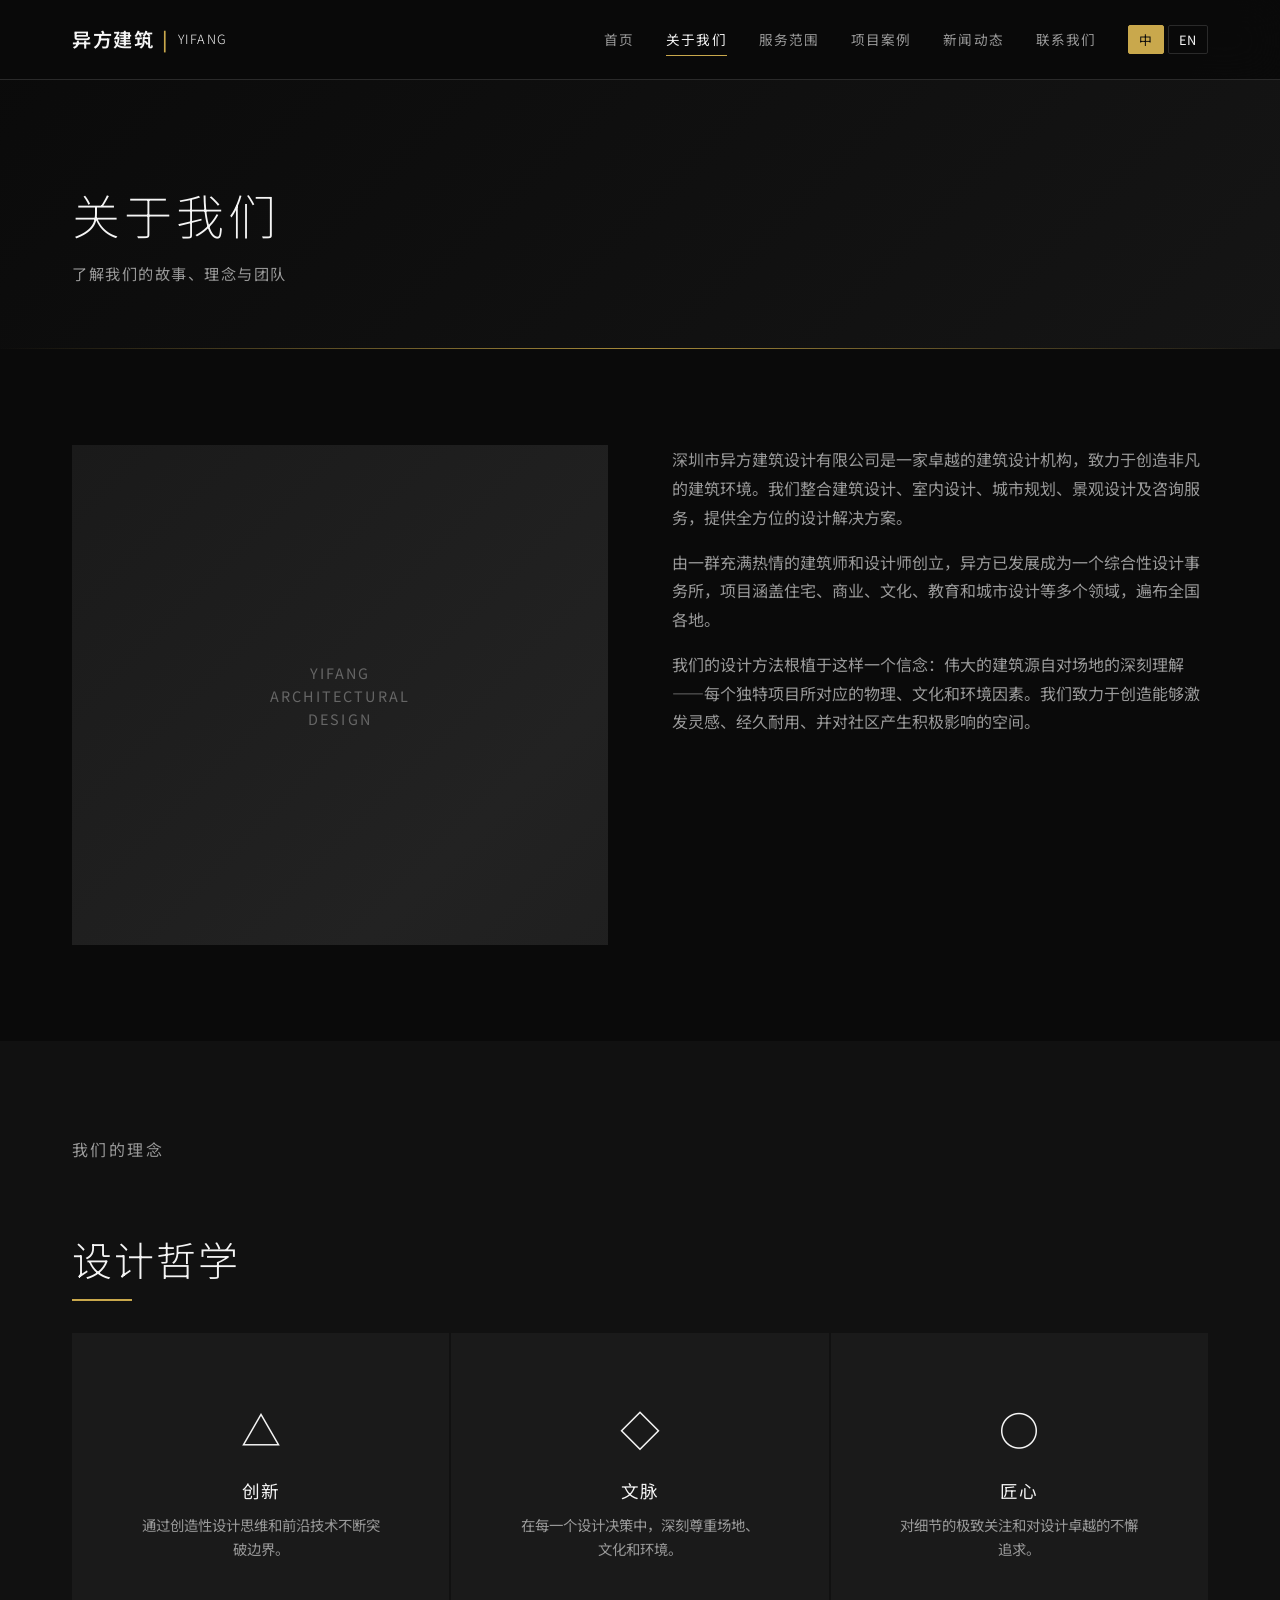
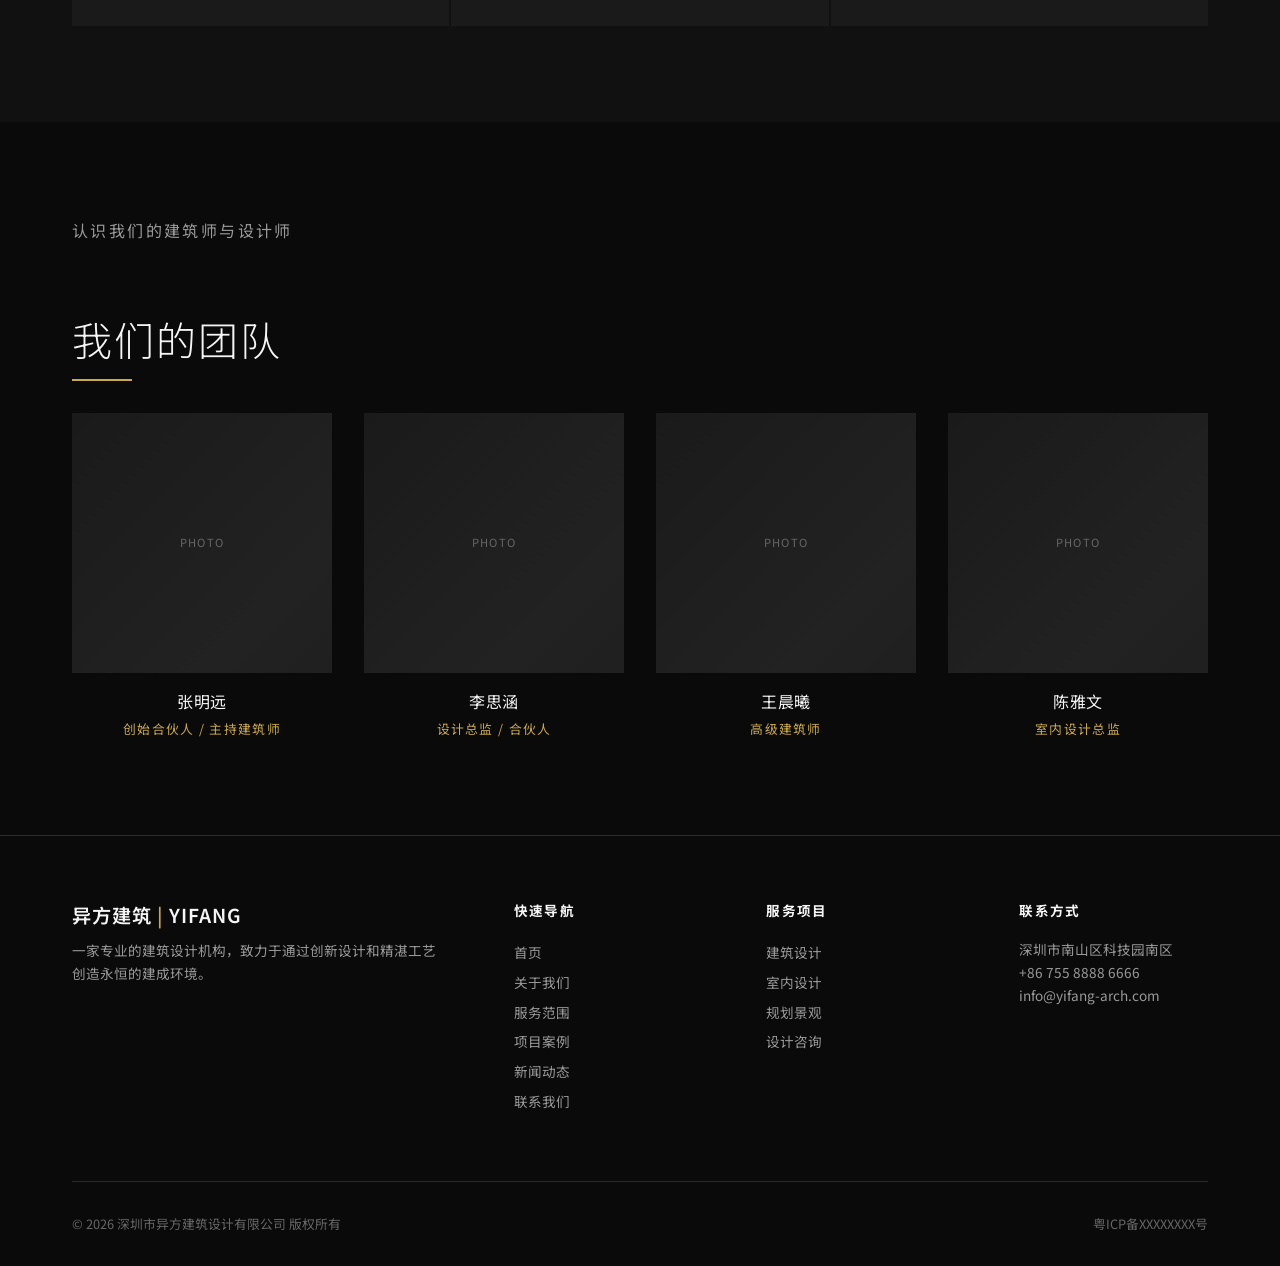
==== about.html @ c67688b3 "feat: init company website - 6 pages: home, about, services, portfolio, news, contact - Dark premium" ====
﻿<!DOCTYPE html>
<html lang="zh-CN">
<head>
  <meta charset="UTF-8">
  <meta name="viewport" content="width=device-width, initial-scale=1.0">
  <title>关于我们 — 深圳市异方建筑设计有限公司</title>
  <meta name="description" content="了解深圳市异方建筑设计有限公司的故事、设计理念与专业团队">
  <link rel="preconnect" href="https://fonts.googleapis.com">
  <link rel="preconnect" href="https://fonts.gstatic.com" crossorigin>
  <link href="https://fonts.googleapis.com/css2?family=Inter:wght@200;300;400;600&family=Noto+Sans+SC:wght@200;300;400;600&display=swap" rel="stylesheet">
  <link rel="stylesheet" href="/assets/css/style.css">
</head>
<body>

  <!-- Header -->
  <header class="header">
    <div class="header-inner">
      <a href="/" class="header-logo">
        <span>异方建筑</span>
        <span class="gold-text">|</span>
        <span style="font-size:0.8rem;font-weight:300">YIFANG</span>
      </a>
      <nav class="nav">
        <a href="/" data-i18n="nav.home">首页</a>
        <a href="/about.html" data-i18n="nav.about" class="active">关于我们</a>
        <a href="/services.html" data-i18n="nav.services">服务范围</a>
        <a href="/portfolio.html" data-i18n="nav.portfolio">项目案例</a>
        <a href="/news.html" data-i18n="nav.news">新闻动态</a>
        <a href="/contact.html" data-i18n="nav.contact">联系我们</a>
        <div class="lang-switcher">
          <button class="lang-btn" data-lang="zh" onclick="i18n.switchLang('zh')">中</button>
          <button class="lang-btn" data-lang="en" onclick="i18n.switchLang('en')">EN</button>
        </div>
      </nav>
      <div class="menu-toggle">
        <span></span>
        <span></span>
        <span></span>
      </div>
    </div>
  </header>
  <div class="nav-overlay"></div>

  <!-- Page Header -->
  <section class="page-header">
    <div class="page-header-bg"></div>
    <div class="container">
      <h1 data-i18n="about.page.title">关于我们</h1>
      <p data-i18n="about.page.desc">了解我们的故事、理念与团队</p>
    </div>
  </section>

  <!-- About Introduction -->
  <section class="section">
    <div class="container">
      <div class="about-intro reveal">
        <div class="placeholder-img" style="width:100%;height:500px;display:flex;align-items:center;justify-content:center;color:var(--color-text-dim);font-size:0.9rem;letter-spacing:0.15em">
          <span style="text-align:center">YIFANG<br>ARCHITECTURAL<br>DESIGN</span>
        </div>
        <div class="about-intro-text">
          <p data-i18n="about.intro.p1">深圳市异方建筑设计有限公司是一家卓越的建筑设计机构，致力于创造非凡的建筑环境。我们整合建筑设计、室内设计、城市规划、景观设计及咨询服务，提供全方位的设计解决方案。</p>
          <p data-i18n="about.intro.p2">由一群充满热情的建筑师和设计师创立，异方已发展成为一个综合性设计事务所，项目涵盖住宅、商业、文化、教育和城市设计等多个领域，遍布全国各地。</p>
          <p data-i18n="about.intro.p3">我们的设计方法根植于这样一个信念：伟大的建筑源自对场地的深刻理解——每个独特项目所对应的物理、文化和环境因素。我们致力于创造能够激发灵感、经久耐用、并对社区产生积极影响的空间。</p>
        </div>
      </div>
    </div>
  </section>

  <!-- Design Philosophy -->
  <section class="section section-dark">
    <div class="container">
      <div class="reveal">
        <p class="section-subtitle" data-i18n="about.philosophy.subtitle">我们的理念</p>
        <h2 class="section-title" data-i18n="about.philosophy.title">设计哲学</h2>
        <div class="gold-line"></div>
      </div>
      <div class="philosophy-grid reveal">
        <div class="philosophy-card">
          <div class="icon">△</div>
          <h3 data-i18n="philosophy.innovation.title">创新</h3>
          <p data-i18n="philosophy.innovation.desc">通过创造性设计思维和前沿技术不断突破边界。</p>
        </div>
        <div class="philosophy-card">
          <div class="icon">◇</div>
          <h3 data-i18n="philosophy.context.title">文脉</h3>
          <p data-i18n="philosophy.context.desc">在每一个设计决策中，深刻尊重场地、文化和环境。</p>
        </div>
        <div class="philosophy-card">
          <div class="icon">○</div>
          <h3 data-i18n="philosophy.craftsmanship.title">匠心</h3>
          <p data-i18n="philosophy.craftsmanship.desc">对细节的极致关注和对设计卓越的不懈追求。</p>
        </div>
      </div>
    </div>
  </section>

  <!-- Team -->
  <section class="section">
    <div class="container">
      <div class="reveal">
        <p class="section-subtitle" data-i18n="team.subtitle">认识我们的建筑师与设计师</p>
        <h2 class="section-title" data-i18n="team.title">我们的团队</h2>
        <div class="gold-line"></div>
      </div>
      <div class="team-grid reveal">
        <div class="team-card">
          <div class="team-card-image placeholder-img" style="display:flex;align-items:center;justify-content:center;color:var(--color-text-dim);font-size:0.7rem;letter-spacing:0.1em">
            PHOTO
          </div>
          <h4>张明远</h4>
          <p class="role">创始合伙人 / 主持建筑师</p>
        </div>
        <div class="team-card">
          <div class="team-card-image placeholder-img" style="display:flex;align-items:center;justify-content:center;color:var(--color-text-dim);font-size:0.7rem;letter-spacing:0.1em">
            PHOTO
          </div>
          <h4>李思涵</h4>
          <p class="role">设计总监 / 合伙人</p>
        </div>
        <div class="team-card">
          <div class="team-card-image placeholder-img" style="display:flex;align-items:center;justify-content:center;color:var(--color-text-dim);font-size:0.7rem;letter-spacing:0.1em">
            PHOTO
          </div>
          <h4>王晨曦</h4>
          <p class="role">高级建筑师</p>
        </div>
        <div class="team-card">
          <div class="team-card-image placeholder-img" style="display:flex;align-items:center;justify-content:center;color:var(--color-text-dim);font-size:0.7rem;letter-spacing:0.1em">
            PHOTO
          </div>
          <h4>陈雅文</h4>
          <p class="role">室内设计总监</p>
        </div>
      </div>
    </div>
  </section>

  <!-- Footer -->
  <footer class="footer">
    <div class="container">
      <div class="footer-grid">
        <div>
          <div class="footer-brand">异方建筑 <span class="gold-text">|</span> YIFANG</div>
          <p class="footer-desc" data-i18n="footer.desc">一家专业的建筑设计机构，致力于通过创新设计和精湛工艺创造永恒的建成环境。</p>
        </div>
        <div>
          <h4 data-i18n="footer.nav.title">快速导航</h4>
          <a href="/" data-i18n="nav.home">首页</a>
          <a href="/about.html" data-i18n="nav.about">关于我们</a>
          <a href="/services.html" data-i18n="nav.services">服务范围</a>
          <a href="/portfolio.html" data-i18n="nav.portfolio">项目案例</a>
          <a href="/news.html" data-i18n="nav.news">新闻动态</a>
          <a href="/contact.html" data-i18n="nav.contact">联系我们</a>
        </div>
        <div>
          <h4 data-i18n="footer.services.title">服务项目</h4>
          <a href="/services.html" data-i18n="service.architecture.title">建筑设计</a>
          <a href="/services.html" data-i18n="service.interior.title">室内设计</a>
          <a href="/services.html" data-i18n="service.planning.title">规划景观</a>
          <a href="/services.html" data-i18n="service.consulting.title">设计咨询</a>
        </div>
        <div>
          <h4 data-i18n="footer.contact.title">联系方式</h4>
          <p class="footer-desc">深圳市南山区科技园南区</p>
          <p class="footer-desc">+86 755 8888 6666</p>
          <p class="footer-desc">info@yifang-arch.com</p>
        </div>
      </div>
      <div class="footer-bottom">
        <span data-i18n="footer.copyright">© 2026 深圳市异方建筑设计有限公司 版权所有</span>
        <span>粤ICP备XXXXXXXX号</span>
      </div>
    </div>
  </footer>

  <script src="/assets/js/i18n.js"></script>
  <script src="/assets/js/main.js"></script>
</body>
</html>
---- assets/css/style.css ----
﻿/* ============================================
   深圳市异方建筑设计有限公司
   Yifang Architectural Design Co., Ltd.
   Global Stylesheet - Dark Premium Theme
   ============================================ */

/* --- CSS Custom Properties --- */
:root {
  /* Colors */
  --color-bg: #0a0a0a;
  --color-bg-alt: #111111;
  --color-bg-card: #1a1a1a;
  --color-bg-elevated: #222222;
  --color-gold: #c9a84c;
  --color-gold-light: #d4a853;
  --color-gold-dim: #a68a3a;
  --color-text: #f5f5f5;
  --color-text-muted: #999999;
  --color-text-dim: #666666;
  --color-border: #2a2a2a;
  --color-border-light: #333333;
  --color-overlay: rgba(0, 0, 0, 0.7);

  /* Typography */
  --font-en: 'Inter', -apple-system, BlinkMacSystemFont, 'Segoe UI', sans-serif;
  --font-zh: 'Noto Sans SC', 'PingFang SC', 'Microsoft YaHei', sans-serif;
  --font-mono: 'JetBrains Mono', 'Fira Code', monospace;

  /* Spacing */
  --space-xs: 0.25rem;
  --space-sm: 0.5rem;
  --space-md: 1rem;
  --space-lg: 2rem;
  --space-xl: 4rem;
  --space-2xl: 6rem;
  --space-3xl: 8rem;

  /* Layout */
  --max-width: 1200px;
  --max-width-narrow: 800px;
  --header-height: 80px;

  /* Transitions */
  --transition-fast: 0.2s ease;
  --transition-base: 0.3s ease;
  --transition-slow: 0.5s ease;
}

/* --- Reset --- */
*, *::before, *::after {
  margin: 0;
  padding: 0;
  box-sizing: border-box;
}

html {
  scroll-behavior: smooth;
  -webkit-font-smoothing: antialiased;
  -moz-osx-font-smoothing: grayscale;
}

body {
  font-family: var(--font-zh);
  color: var(--color-text);
  background-color: var(--color-bg);
  line-height: 1.6;
  overflow-x: hidden;
}

img {
  max-width: 100%;
  height: auto;
  display: block;
}

a {
  color: inherit;
  text-decoration: none;
  transition: color var(--transition-base);
}

button {
  border: none;
  background: none;
  cursor: pointer;
  font-family: inherit;
  font-size: inherit;
  color: inherit;
}

ul, ol {
  list-style: none;
}

/* --- Utility Classes --- */
.container {
  width: 100%;
  max-width: var(--max-width);
  margin: 0 auto;
  padding: 0 var(--space-lg);
}

.container-narrow {
  max-width: var(--max-width-narrow);
  margin: 0 auto;
  padding: 0 var(--space-lg);
}

.section {
  padding: var(--space-2xl) 0;
}

.section-dark {
  background-color: var(--color-bg-alt);
}

.section-title {
  font-size: 2.5rem;
  font-weight: 300;
  letter-spacing: 0.05em;
  margin-bottom: var(--space-sm);
  text-transform: uppercase;
}

.section-subtitle {
  font-size: 1rem;
  color: var(--color-text-muted);
  letter-spacing: 0.15em;
  text-transform: uppercase;
  margin-bottom: var(--space-xl);
}

.gold-line {
  width: 60px;
  height: 2px;
  background-color: var(--color-gold);
  margin-bottom: var(--space-lg);
}

.gold-text {
  color: var(--color-gold);
}

.text-center {
  text-align: center;
}

.text-muted {
  color: var(--color-text-muted);
}

/* --- Language Switcher --- */
.lang-switcher {
  display: flex;
  gap: var(--space-xs);
  align-items: center;
}

.lang-switcher button {
  font-size: 0.8rem;
  padding: 4px 10px;
  border: 1px solid var(--color-border);
  border-radius: 2px;
  letter-spacing: 0.05em;
  transition: all var(--transition-fast);
}

.lang-switcher button:hover {
  border-color: var(--color-gold);
  color: var(--color-gold);
}

.lang-switcher button.active {
  background-color: var(--color-gold);
  color: var(--color-bg);
  border-color: var(--color-gold);
}

/* --- Buttons --- */
.btn {
  display: inline-flex;
  align-items: center;
  gap: var(--space-sm);
  padding: 14px 36px;
  font-size: 0.85rem;
  letter-spacing: 0.1em;
  text-transform: uppercase;
  transition: all var(--transition-base);
  position: relative;
}

.btn-primary {
  background-color: var(--color-gold);
  color: var(--color-bg);
  border: 1px solid var(--color-gold);
}

.btn-primary:hover {
  background-color: transparent;
  color: var(--color-gold);
}

.btn-outline {
  border: 1px solid var(--color-text);
  color: var(--color-text);
}

.btn-outline:hover {
  background-color: var(--color-text);
  color: var(--color-bg);
}

/* --- Header / Navigation --- */
.header {
  position: fixed;
  top: 0;
  left: 0;
  right: 0;
  height: var(--header-height);
  z-index: 1000;
  background-color: rgba(10, 10, 10, 0.95);
  backdrop-filter: blur(20px);
  -webkit-backdrop-filter: blur(20px);
  border-bottom: 1px solid var(--color-border);
  transition: background-color var(--transition-base);
}

.header-inner {
  display: flex;
  align-items: center;
  justify-content: space-between;
  height: 100%;
  max-width: var(--max-width);
  margin: 0 auto;
  padding: 0 var(--space-lg);
}

.header-logo {
  font-size: 1.2rem;
  font-weight: 600;
  letter-spacing: 0.08em;
  display: flex;
  align-items: center;
  gap: var(--space-sm);
}

.header-logo img {
  height: 40px;
  width: auto;
}

.header-logo span {
  color: var(--color-text);
}

.header-logo .gold-text {
  color: var(--color-gold);
}

/* Navigation */
.nav {
  display: flex;
  align-items: center;
  gap: var(--space-lg);
}

.nav a {
  font-size: 0.85rem;
  letter-spacing: 0.08em;
  text-transform: uppercase;
  position: relative;
  padding: 4px 0;
  color: var(--color-text-muted);
}

.nav a::after {
  content: '';
  position: absolute;
  bottom: -2px;
  left: 0;
  width: 0;
  height: 1px;
  background-color: var(--color-gold);
  transition: width var(--transition-base);
}

.nav a:hover,
.nav a.active {
  color: var(--color-text);
}

.nav a:hover::after,
.nav a.active::after {
  width: 100%;
}

/* Mobile menu toggle */
.menu-toggle {
  display: none;
  flex-direction: column;
  gap: 5px;
  padding: 4px;
  z-index: 1001;
}

.menu-toggle span {
  display: block;
  width: 24px;
  height: 1.5px;
  background-color: var(--color-text);
  transition: all var(--transition-base);
}

.menu-toggle.active span:nth-child(1) {
  transform: rotate(45deg) translate(5px, 5px);
}

.menu-toggle.active span:nth-child(2) {
  opacity: 0;
}

.menu-toggle.active span:nth-child(3) {
  transform: rotate(-45deg) translate(5px, -5px);
}

/* --- Hero Section --- */
.hero {
  position: relative;
  height: 100vh;
  min-height: 600px;
  display: flex;
  align-items: center;
  justify-content: center;
  overflow: hidden;
}

.hero-bg {
  position: absolute;
  inset: 0;
  background: linear-gradient(135deg, #0a0a0a 0%, #1a1a1a 50%, #0a0a0a 100%);
}

.hero-bg::before {
  content: '';
  position: absolute;
  inset: 0;
  background-image:
    radial-gradient(circle at 20% 50%, rgba(201, 168, 76, 0.08) 0%, transparent 50%),
    radial-gradient(circle at 80% 50%, rgba(201, 168, 76, 0.05) 0%, transparent 50%);
}

.hero-bg img {
  width: 100%;
  height: 100%;
  object-fit: cover;
  opacity: 0.4;
}

.hero-overlay {
  position: absolute;
  inset: 0;
  background: linear-gradient(
    to bottom,
    rgba(10, 10, 10, 0.3) 0%,
    rgba(10, 10, 10, 0.6) 50%,
    rgba(10, 10, 10, 0.9) 100%
  );
}

.hero-content {
  position: relative;
  z-index: 2;
  text-align: center;
  max-width: 800px;
  padding: 0 var(--space-lg);
}

.hero-badge {
  display: inline-block;
  font-size: 0.75rem;
  letter-spacing: 0.2em;
  text-transform: uppercase;
  border: 1px solid var(--color-gold);
  color: var(--color-gold);
  padding: 6px 18px;
  margin-bottom: var(--space-lg);
  opacity: 0;
  animation: fadeInUp 1s ease forwards 0.3s;
}

.hero-title {
  font-size: 4rem;
  font-weight: 200;
  letter-spacing: 0.1em;
  line-height: 1.2;
  margin-bottom: var(--space-md);
  opacity: 0;
  animation: fadeInUp 1s ease forwards 0.6s;
}

.hero-subtitle {
  font-size: 1.1rem;
  color: var(--color-text-muted);
  letter-spacing: 0.15em;
  margin-bottom: var(--space-xl);
  font-weight: 300;
  opacity: 0;
  animation: fadeInUp 1s ease forwards 0.9s;
}

.hero-actions {
  display: flex;
  gap: var(--space-md);
  justify-content: center;
  opacity: 0;
  animation: fadeInUp 1s ease forwards 1.2s;
}

.hero-scroll {
  position: absolute;
  bottom: 40px;
  left: 50%;
  transform: translateX(-50%);
  z-index: 2;
  animation: bounce 2s infinite;
}

.hero-scroll a {
  display: flex;
  flex-direction: column;
  align-items: center;
  gap: 8px;
  color: var(--color-text-muted);
  font-size: 0.7rem;
  letter-spacing: 0.1em;
  text-transform: uppercase;
}

.hero-scroll .scroll-line {
  width: 1px;
  height: 40px;
  background: linear-gradient(to bottom, var(--color-text-muted), transparent);
}

/* --- Animations --- */
@keyframes fadeInUp {
  from {
    opacity: 0;
    transform: translateY(30px);
  }
  to {
    opacity: 1;
    transform: translateY(0);
  }
}

@keyframes bounce {
  0%, 20%, 50%, 80%, 100% {
    transform: translateX(-50%) translateY(0);
  }
  40% {
    transform: translateX(-50%) translateY(-10px);
  }
  60% {
    transform: translateX(-50%) translateY(-5px);
  }
}

/* Reveal on scroll */
.reveal {
  opacity: 0;
  transform: translateY(30px);
  transition: opacity 0.8s ease, transform 0.8s ease;
}

.reveal.visible {
  opacity: 1;
  transform: translateY(0);
}

/* --- Featured Projects Grid --- */
.projects-grid {
  display: grid;
  grid-template-columns: repeat(3, 1fr);
  gap: 2px;
}

.project-card {
  position: relative;
  overflow: hidden;
  aspect-ratio: 4 / 3;
  cursor: pointer;
}

.project-card-image {
  width: 100%;
  height: 100%;
  object-fit: cover;
  transition: transform var(--transition-slow);
}

.project-card:hover .project-card-image {
  transform: scale(1.05);
}

.project-card-overlay {
  position: absolute;
  inset: 0;
  background: linear-gradient(to top, rgba(0,0,0,0.8) 0%, rgba(0,0,0,0.2) 50%, transparent 100%);
  opacity: 0;
  transition: opacity var(--transition-base);
  display: flex;
  flex-direction: column;
  justify-content: flex-end;
  padding: var(--space-lg);
}

.project-card:hover .project-card-overlay {
  opacity: 1;
}

.project-card-category {
  font-size: 0.7rem;
  letter-spacing: 0.15em;
  text-transform: uppercase;
  color: var(--color-gold);
  margin-bottom: var(--space-xs);
}

.project-card-title {
  font-size: 1.1rem;
  font-weight: 400;
  letter-spacing: 0.05em;
}

/* --- Services Grid --- */
.services-grid {
  display: grid;
  grid-template-columns: repeat(2, 1fr);
  gap: 2px;
}

.service-card {
  padding: var(--space-xl);
  background-color: var(--color-bg-card);
  transition: background-color var(--transition-base);
  position: relative;
}

.service-card:hover {
  background-color: var(--color-bg-elevated);
}

.service-card-number {
  font-size: 3rem;
  font-weight: 200;
  color: var(--color-border);
  margin-bottom: var(--space-md);
  font-family: var(--font-en);
}

.service-card-title {
  font-size: 1.4rem;
  font-weight: 400;
  margin-bottom: var(--space-md);
  letter-spacing: 0.05em;
}

.service-card-desc {
  color: var(--color-text-muted);
  line-height: 1.8;
  font-size: 0.9rem;
}

/* --- About Preview (Home) --- */
.about-preview {
  display: grid;
  grid-template-columns: 1fr 1fr;
  gap: var(--space-xl);
  align-items: center;
}

.about-preview-image {
  width: 100%;
  height: 500px;
  object-fit: cover;
}

.about-preview-content h2 {
  font-size: 2rem;
  font-weight: 300;
  letter-spacing: 0.08em;
  margin-bottom: var(--space-md);
}

.about-preview-content p {
  color: var(--color-text-muted);
  line-height: 1.8;
  margin-bottom: var(--space-lg);
}

/* --- Page Header (Inner Pages) --- */
.page-header {
  padding-top: calc(var(--header-height) + var(--space-2xl));
  padding-bottom: var(--space-xl);
  position: relative;
}

.page-header-bg {
  position: absolute;
  inset: 0;
  background: linear-gradient(135deg, #0a0a0a 0%, #151515 100%);
}

.page-header-bg::after {
  content: '';
  position: absolute;
  bottom: 0;
  left: 0;
  right: 0;
  height: 1px;
  background: linear-gradient(to right, transparent, var(--color-gold-dim), transparent);
}

.page-header .container {
  position: relative;
  z-index: 1;
}

.page-header h1 {
  font-size: 3rem;
  font-weight: 200;
  letter-spacing: 0.08em;
  margin-bottom: var(--space-sm);
}

.page-header p {
  color: var(--color-text-muted);
  letter-spacing: 0.1em;
  font-size: 0.95rem;
}

/* --- About Page --- */
.about-intro {
  display: grid;
  grid-template-columns: 1fr 1fr;
  gap: var(--space-xl);
  align-items: start;
}

.about-intro-text p {
  margin-bottom: var(--space-md);
  color: var(--color-text-muted);
  line-height: 1.8;
}

.philosophy-grid {
  display: grid;
  grid-template-columns: repeat(3, 1fr);
  gap: 2px;
}

.philosophy-card {
  padding: var(--space-xl);
  background-color: var(--color-bg-card);
  text-align: center;
}

.philosophy-card .icon {
  font-size: 2.5rem;
  margin-bottom: var(--space-md);
}

.philosophy-card h3 {
  font-size: 1.1rem;
  font-weight: 400;
  margin-bottom: var(--space-sm);
  letter-spacing: 0.05em;
}

.philosophy-card p {
  color: var(--color-text-muted);
  font-size: 0.9rem;
  line-height: 1.7;
}

/* Team */
.team-grid {
  display: grid;
  grid-template-columns: repeat(4, 1fr);
  gap: var(--space-lg);
}

.team-card {
  text-align: center;
}

.team-card-image {
  width: 100%;
  aspect-ratio: 1;
  background-color: var(--color-bg-card);
  margin-bottom: var(--space-md);
  overflow: hidden;
}

.team-card-image img {
  width: 100%;
  height: 100%;
  object-fit: cover;
}

.team-card h4 {
  font-size: 1rem;
  font-weight: 400;
  letter-spacing: 0.05em;
  margin-bottom: var(--space-xs);
}

.team-card .role {
  font-size: 0.8rem;
  color: var(--color-gold);
  letter-spacing: 0.1em;
  text-transform: uppercase;
}

/* --- Services Page --- */
.service-detail {
  display: grid;
  grid-template-columns: 1fr 1fr;
  gap: var(--space-xl);
  align-items: center;
  padding: var(--space-xl) 0;
}

.service-detail.reverse {
  direction: rtl;
}

.service-detail.reverse > * {
  direction: ltr;
}

.service-detail-image {
  width: 100%;
  height: 400px;
  object-fit: cover;
  background-color: var(--color-bg-card);
}

.service-detail-content h3 {
  font-size: 1.8rem;
  font-weight: 300;
  letter-spacing: 0.05em;
  margin-bottom: var(--space-md);
}

.service-detail-content p {
  color: var(--color-text-muted);
  line-height: 1.8;
  margin-bottom: var(--space-md);
}

.service-detail-content ul {
  color: var(--color-text-muted);
}

.service-detail-content ul li {
  padding: 6px 0;
  padding-left: var(--space-lg);
  position: relative;
}

.service-detail-content ul li::before {
  content: '—';
  position: absolute;
  left: 0;
  color: var(--color-gold-dim);
}

/* --- Portfolio Page --- */
.portfolio-filters {
  display: flex;
  gap: var(--space-md);
  flex-wrap: wrap;
  margin-bottom: var(--space-xl);
}

.filter-btn {
  font-size: 0.8rem;
  letter-spacing: 0.1em;
  text-transform: uppercase;
  padding: 8px 20px;
  border: 1px solid var(--color-border);
  color: var(--color-text-muted);
  transition: all var(--transition-fast);
}

.filter-btn:hover {
  border-color: var(--color-text);
  color: var(--color-text);
}

.filter-btn.active {
  background-color: var(--color-gold);
  color: var(--color-bg);
  border-color: var(--color-gold);
}

.portfolio-grid {
  display: grid;
  grid-template-columns: repeat(3, 1fr);
  gap: 2px;
}

.portfolio-item {
  position: relative;
  aspect-ratio: 4 / 3;
  overflow: hidden;
  cursor: pointer;
}

.portfolio-item img {
  width: 100%;
  height: 100%;
  object-fit: cover;
  transition: transform var(--transition-slow);
}

.portfolio-item:hover img {
  transform: scale(1.05);
}

.portfolio-item-info {
  position: absolute;
  inset: 0;
  background: linear-gradient(to top, rgba(0,0,0,0.85) 0%, rgba(0,0,0,0.1) 60%, transparent 100%);
  display: flex;
  flex-direction: column;
  justify-content: flex-end;
  padding: var(--space-lg);
  opacity: 0;
  transition: opacity var(--transition-base);
}

.portfolio-item:hover .portfolio-item-info {
  opacity: 1;
}

.portfolio-item-category {
  font-size: 0.7rem;
  letter-spacing: 0.15em;
  color: var(--color-gold);
  text-transform: uppercase;
  margin-bottom: var(--space-xs);
}

.portfolio-item-title {
  font-size: 1.1rem;
  font-weight: 400;
}

/* --- Modal --- */
.modal-overlay {
  position: fixed;
  inset: 0;
  z-index: 2000;
  background-color: rgba(0,0,0,0.9);
  display: none;
  align-items: center;
  justify-content: center;
  padding: var(--space-xl);
  backdrop-filter: blur(10px);
}

.modal-overlay.open {
  display: flex;
}

.modal-content {
  max-width: 900px;
  width: 100%;
  max-height: 90vh;
  overflow-y: auto;
}

.modal-image {
  width: 100%;
  max-height: 500px;
  object-fit: cover;
  margin-bottom: var(--space-lg);
}

.modal-body h2 {
  font-size: 1.8rem;
  font-weight: 300;
  margin-bottom: var(--space-sm);
}

.modal-body .category {
  color: var(--color-gold);
  font-size: 0.8rem;
  letter-spacing: 0.1em;
  text-transform: uppercase;
  margin-bottom: var(--space-md);
}

.modal-body p {
  color: var(--color-text-muted);
  line-height: 1.8;
}

.modal-close {
  position: absolute;
  top: var(--space-lg);
  right: var(--space-lg);
  width: 48px;
  height: 48px;
  display: flex;
  align-items: center;
  justify-content: center;
  font-size: 1.5rem;
  color: var(--color-text);
  border: 1px solid var(--color-border);
  transition: all var(--transition-fast);
}

.modal-close:hover {
  border-color: var(--color-gold);
  color: var(--color-gold);
}

/* --- News Page --- */
.news-list {
  max-width: var(--max-width-narrow);
  margin: 0 auto;
}

.news-item {
  padding: var(--space-lg) 0;
  border-bottom: 1px solid var(--color-border);
  display: grid;
  grid-template-columns: 200px 1fr;
  gap: var(--space-lg);
  align-items: start;
}

.news-item:first-child {
  padding-top: 0;
}

.news-item-date {
  font-size: 0.8rem;
  color: var(--color-text-dim);
  letter-spacing: 0.05em;
  font-family: var(--font-en);
}

.news-item-content h3 {
  font-size: 1.1rem;
  font-weight: 400;
  margin-bottom: var(--space-sm);
  transition: color var(--transition-fast);
}

.news-item-content h3:hover {
  color: var(--color-gold);
}

.news-item-content p {
  color: var(--color-text-muted);
  font-size: 0.9rem;
  line-height: 1.7;
}

.news-item-tag {
  display: inline-block;
  font-size: 0.7rem;
  letter-spacing: 0.1em;
  color: var(--color-gold-dim);
  border: 1px solid var(--color-border);
  padding: 2px 10px;
  margin-top: var(--space-sm);
  text-transform: uppercase;
}

/* --- Contact Page --- */
.contact-grid {
  display: grid;
  grid-template-columns: 1fr 1fr;
  gap: var(--space-xl);
}

.contact-info-item {
  margin-bottom: var(--space-lg);
}

.contact-info-item h4 {
  font-size: 0.85rem;
  letter-spacing: 0.1em;
  text-transform: uppercase;
  color: var(--color-gold);
  margin-bottom: var(--space-sm);
}

.contact-info-item p {
  color: var(--color-text-muted);
  line-height: 1.7;
}

.contact-form .form-group {
  margin-bottom: var(--space-md);
}

.contact-form label {
  display: block;
  font-size: 0.8rem;
  letter-spacing: 0.05em;
  margin-bottom: var(--space-xs);
  color: var(--color-text-muted);
}

.contact-form input,
.contact-form textarea,
.contact-form select {
  width: 100%;
  padding: 14px 16px;
  background-color: var(--color-bg-card);
  border: 1px solid var(--color-border);
  color: var(--color-text);
  font-family: inherit;
  font-size: 0.9rem;
  transition: border-color var(--transition-fast);
  outline: none;
}

.contact-form input:focus,
.contact-form textarea:focus,
.contact-form select:focus {
  border-color: var(--color-gold-dim);
}

.contact-form textarea {
  min-height: 150px;
  resize: vertical;
}

.contact-form input::placeholder,
.contact-form textarea::placeholder {
  color: var(--color-text-dim);
}

/* --- Footer --- */
.footer {
  border-top: 1px solid var(--color-border);
  padding: var(--space-xl) 0 var(--space-lg);
}

.footer-grid {
  display: grid;
  grid-template-columns: 2fr 1fr 1fr 1fr;
  gap: var(--space-xl);
  margin-bottom: var(--space-xl);
}

.footer-brand {
  font-size: 1.2rem;
  font-weight: 600;
  letter-spacing: 0.05em;
  margin-bottom: var(--space-sm);
}

.footer-desc {
  color: var(--color-text-muted);
  font-size: 0.85rem;
  line-height: 1.7;
}

.footer h4 {
  font-size: 0.85rem;
  letter-spacing: 0.1em;
  text-transform: uppercase;
  margin-bottom: var(--space-md);
  color: var(--color-text);
}

.footer a {
  display: block;
  color: var(--color-text-muted);
  font-size: 0.85rem;
  padding: 4px 0;
  transition: color var(--transition-fast);
}

.footer a:hover {
  color: var(--color-gold);
}

.footer-bottom {
  border-top: 1px solid var(--color-border);
  padding-top: var(--space-lg);
  display: flex;
  justify-content: space-between;
  align-items: center;
  font-size: 0.8rem;
  color: var(--color-text-dim);
}

/* --- Responsive --- */
@media (max-width: 1024px) {
  .projects-grid,
  .portfolio-grid {
    grid-template-columns: repeat(2, 1fr);
  }

  .team-grid {
    grid-template-columns: repeat(2, 1fr);
  }

  .footer-grid {
    grid-template-columns: 1fr 1fr;
  }
}

@media (max-width: 768px) {
  :root {
    --header-height: 64px;
    --space-2xl: 4rem;
    --space-3xl: 5rem;
  }

  .menu-toggle {
    display: flex;
  }

  .nav {
    position: fixed;
    top: 0;
    right: -100%;
    width: 300px;
    height: 100vh;
    background-color: var(--color-bg-alt);
    flex-direction: column;
    padding: calc(var(--header-height) + var(--space-lg)) var(--space-lg) var(--space-lg);
    transition: right var(--transition-base);
    border-left: 1px solid var(--color-border);
    gap: var(--space-md);
    align-items: flex-start;
  }

  .nav.open {
    right: 0;
  }

  .nav a {
    font-size: 1rem;
  }

  .hero-title {
    font-size: 2.5rem;
  }

  .hero-subtitle {
    font-size: 0.9rem;
  }

  .section-title {
    font-size: 1.8rem;
  }

  .about-preview,
  .about-intro,
  .contact-grid,
  .service-detail {
    grid-template-columns: 1fr;
  }

  .service-detail.reverse {
    direction: ltr;
  }

  .services-grid {
    grid-template-columns: 1fr;
  }

  .philosophy-grid {
    grid-template-columns: 1fr;
  }

  .team-grid {
    grid-template-columns: 1fr 1fr;
  }

  .projects-grid,
  .portfolio-grid {
    grid-template-columns: 1fr;
  }

  .news-item {
    grid-template-columns: 1fr;
    gap: var(--space-sm);
  }

  .footer-grid {
    grid-template-columns: 1fr;
    gap: var(--space-lg);
  }

  .footer-bottom {
    flex-direction: column;
    gap: var(--space-sm);
    text-align: center;
  }

  .about-preview-image {
    height: 300px;
  }

  .service-detail-image {
    height: 280px;
  }

  .page-header h1 {
    font-size: 2rem;
  }

  .hero-actions {
    flex-direction: column;
    align-items: center;
  }
}

@media (max-width: 480px) {
  .team-grid {
    grid-template-columns: 1fr;
  }

  .container {
    padding: 0 var(--space-md);
  }
}

/* --- Scrollbar --- */
::-webkit-scrollbar {
  width: 8px;
}

::-webkit-scrollbar-track {
  background: var(--color-bg);
}

::-webkit-scrollbar-thumb {
  background: var(--color-border);
}

::-webkit-scrollbar-thumb:hover {
  background: var(--color-text-dim);
}

/* --- Selection --- */
::selection {
  background-color: var(--color-gold-dim);
  color: var(--color-text);
}

/* --- Loading placeholder --- */
.placeholder-img {
  background: linear-gradient(135deg, var(--color-bg-card) 0%, var(--color-bg-elevated) 50%, var(--color-bg-card) 100%);
  background-size: 200% 100%;
  animation: shimmer 1.5s ease infinite;
}

@keyframes shimmer {
  0% { background-position: 200% 0; }
  100% { background-position: -200% 0; }
}

/* --- Project Detail Page --- */
.project-detail-header {
  margin-bottom: var(--space-xl);
}

.project-detail-header h1 {
  font-size: 2.5rem;
  font-weight: 300;
  letter-spacing: 0.05em;
}

.project-detail-meta {
  display: flex;
  gap: var(--space-lg);
  margin-top: var(--space-md);
  color: var(--color-text-muted);
  font-size: 0.9rem;
}

.project-detail-meta span {
  letter-spacing: 0.05em;
}

.project-detail-meta .label {
  color: var(--color-gold);
}

.project-detail-hero {
  width: 100%;
  height: 60vh;
  min-height: 400px;
  object-fit: cover;
  margin-bottom: var(--space-xl);
}

.project-detail-gallery {
  display: grid;
  grid-template-columns: repeat(2, 1fr);
  gap: 2px;
  margin-bottom: var(--space-xl);
}

.project-detail-gallery img {
  width: 100%;
  height: 400px;
  object-fit: cover;
}

.project-detail-description {
  max-width: var(--max-width-narrow);
  margin: 0 auto var(--space-xl);
  color: var(--color-text-muted);
  line-height: 1.8;
}

/* --- Mobile nav overlay */
.nav-overlay {
  display: none;
  position: fixed;
  inset: 0;
  z-index: 999;
  background: rgba(0,0,0,0.5);
}

.nav-overlay.open {
  display: block;
}

@media (max-width: 768px) {
  .project-detail-hero {
    height: 40vh;
    min-height: 250px;
  }

  .project-detail-gallery {
    grid-template-columns: 1fr;
  }

  .project-detail-gallery img {
    height: 280px;
  }

  .project-detail-header h1 {
    font-size: 1.8rem;
  }

  .project-detail-meta {
    flex-direction: column;
    gap: var(--space-sm);
  }
}

/* --- Smooth hover for cards --- */
@media (hover: hover) {
  .project-card-overlay {
    opacity: 0;
  }
  
  .portfolio-item-info {
    opacity: 0;
  }
}

@media (hover: none) {
  .project-card-overlay {
    opacity: 1;
    background: linear-gradient(to top, rgba(0,0,0,0.8) 0%, rgba(0,0,0,0.2) 50%, transparent 100%);
  }
  
  .portfolio-item-info {
    opacity: 1;
    background: linear-gradient(to top, rgba(0,0,0,0.85) 0%, rgba(0,0,0,0.1) 60%, transparent 100%);
  }
}
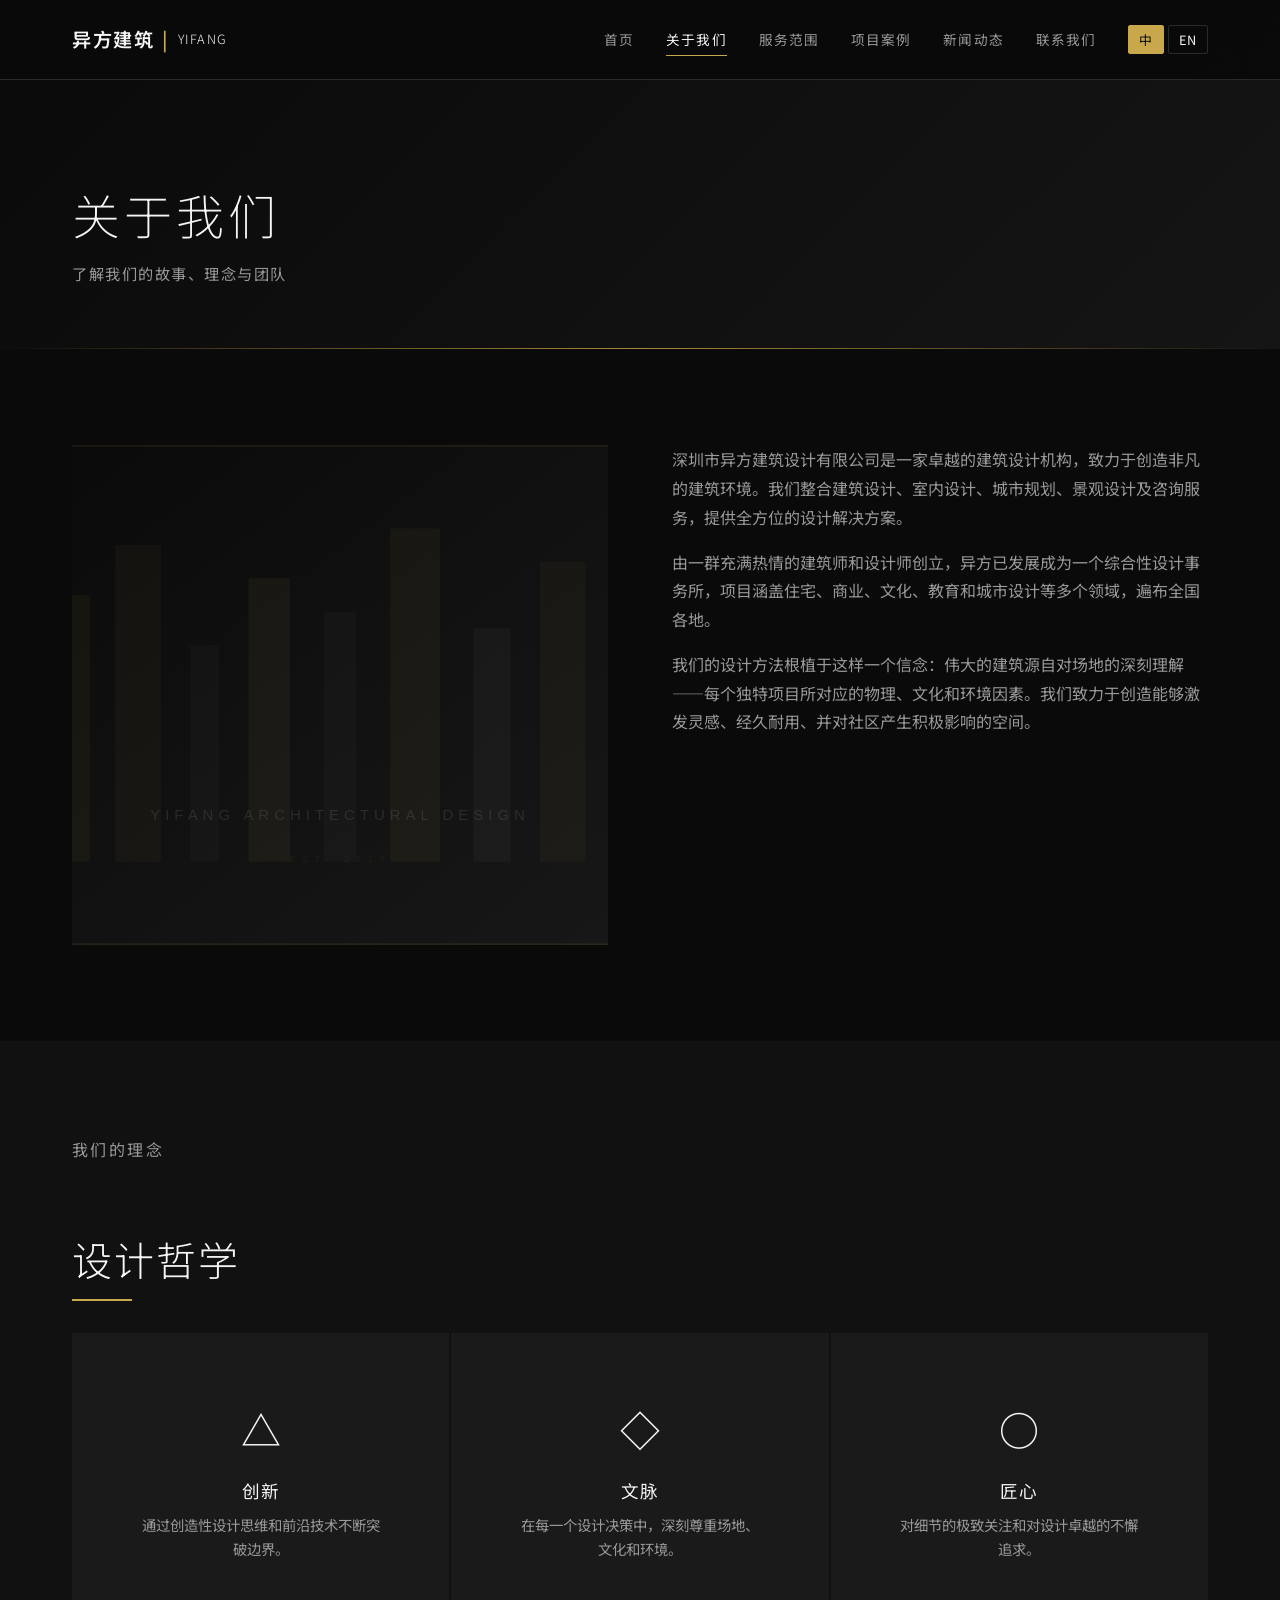
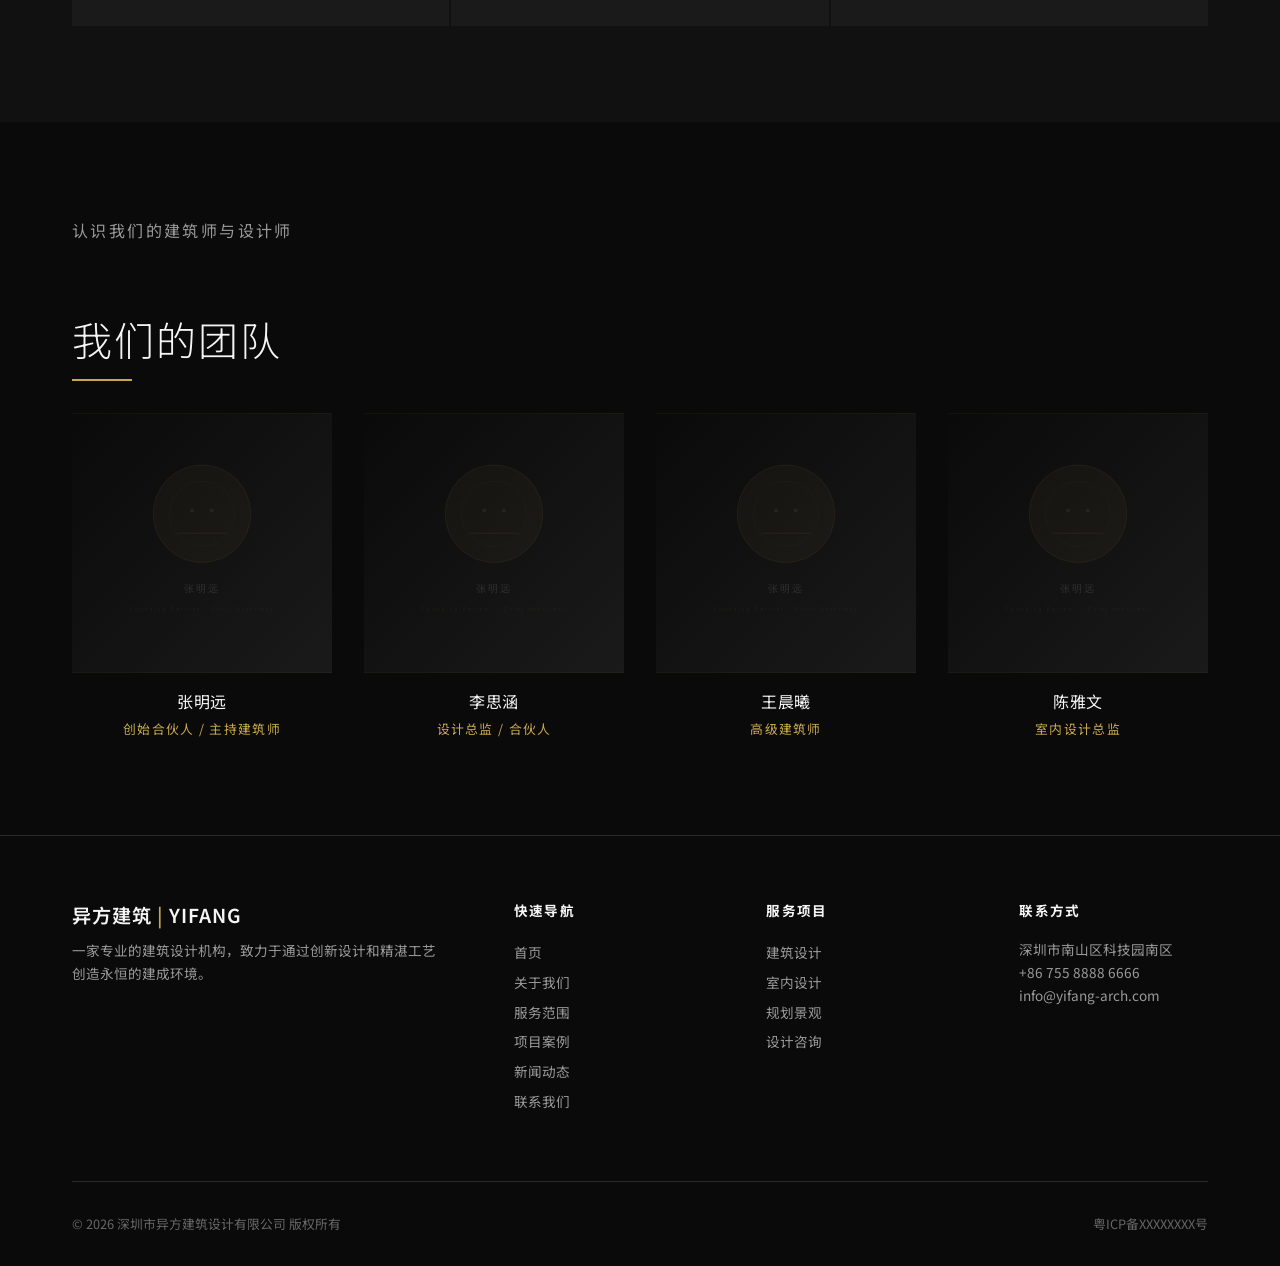
==== commit d3e593a8: "feat: add architectural SVG placeholder images - Hero background, about preview, 4 service images - " ====
--- a/about.html
+++ b/about.html
@@ -54,9 +54,7 @@
   <section class="section">
     <div class="container">
       <div class="about-intro reveal">
-        <div class="placeholder-img" style="width:100%;height:500px;display:flex;align-items:center;justify-content:center;color:var(--color-text-dim);font-size:0.9rem;letter-spacing:0.15em">
-          <span style="text-align:center">YIFANG<br>ARCHITECTURAL<br>DESIGN</span>
-        </div>
+        <img src="/assets/images/about-preview.svg" alt="About Yifang" style="width:100%;height:500px;object-fit:cover" />
         <div class="about-intro-text">
           <p data-i18n="about.intro.p1">深圳市异方建筑设计有限公司是一家卓越的建筑设计机构，致力于创造非凡的建筑环境。我们整合建筑设计、室内设计、城市规划、景观设计及咨询服务，提供全方位的设计解决方案。</p>
           <p data-i18n="about.intro.p2">由一群充满热情的建筑师和设计师创立，异方已发展成为一个综合性设计事务所，项目涵盖住宅、商业、文化、教育和城市设计等多个领域，遍布全国各地。</p>
@@ -104,30 +102,22 @@
       </div>
       <div class="team-grid reveal">
         <div class="team-card">
-          <div class="team-card-image placeholder-img" style="display:flex;align-items:center;justify-content:center;color:var(--color-text-dim);font-size:0.7rem;letter-spacing:0.1em">
-            PHOTO
-          </div>
+          <img src="/assets/images/team-张明远.svg" alt="张明远" class="team-card-image" />
           <h4>张明远</h4>
           <p class="role">创始合伙人 / 主持建筑师</p>
         </div>
         <div class="team-card">
-          <div class="team-card-image placeholder-img" style="display:flex;align-items:center;justify-content:center;color:var(--color-text-dim);font-size:0.7rem;letter-spacing:0.1em">
-            PHOTO
-          </div>
+          <img src="/assets/images/team-张明远.svg" alt="张明远" class="team-card-image" />
           <h4>李思涵</h4>
           <p class="role">设计总监 / 合伙人</p>
         </div>
         <div class="team-card">
-          <div class="team-card-image placeholder-img" style="display:flex;align-items:center;justify-content:center;color:var(--color-text-dim);font-size:0.7rem;letter-spacing:0.1em">
-            PHOTO
-          </div>
+          <img src="/assets/images/team-张明远.svg" alt="张明远" class="team-card-image" />
           <h4>王晨曦</h4>
           <p class="role">高级建筑师</p>
         </div>
         <div class="team-card">
-          <div class="team-card-image placeholder-img" style="display:flex;align-items:center;justify-content:center;color:var(--color-text-dim);font-size:0.7rem;letter-spacing:0.1em">
-            PHOTO
-          </div>
+          <img src="/assets/images/team-张明远.svg" alt="张明远" class="team-card-image" />
           <h4>陈雅文</h4>
           <p class="role">室内设计总监</p>
         </div>
@@ -177,3 +167,6 @@
   <script src="/assets/js/main.js"></script>
 </body>
 </html>
+
+
+
